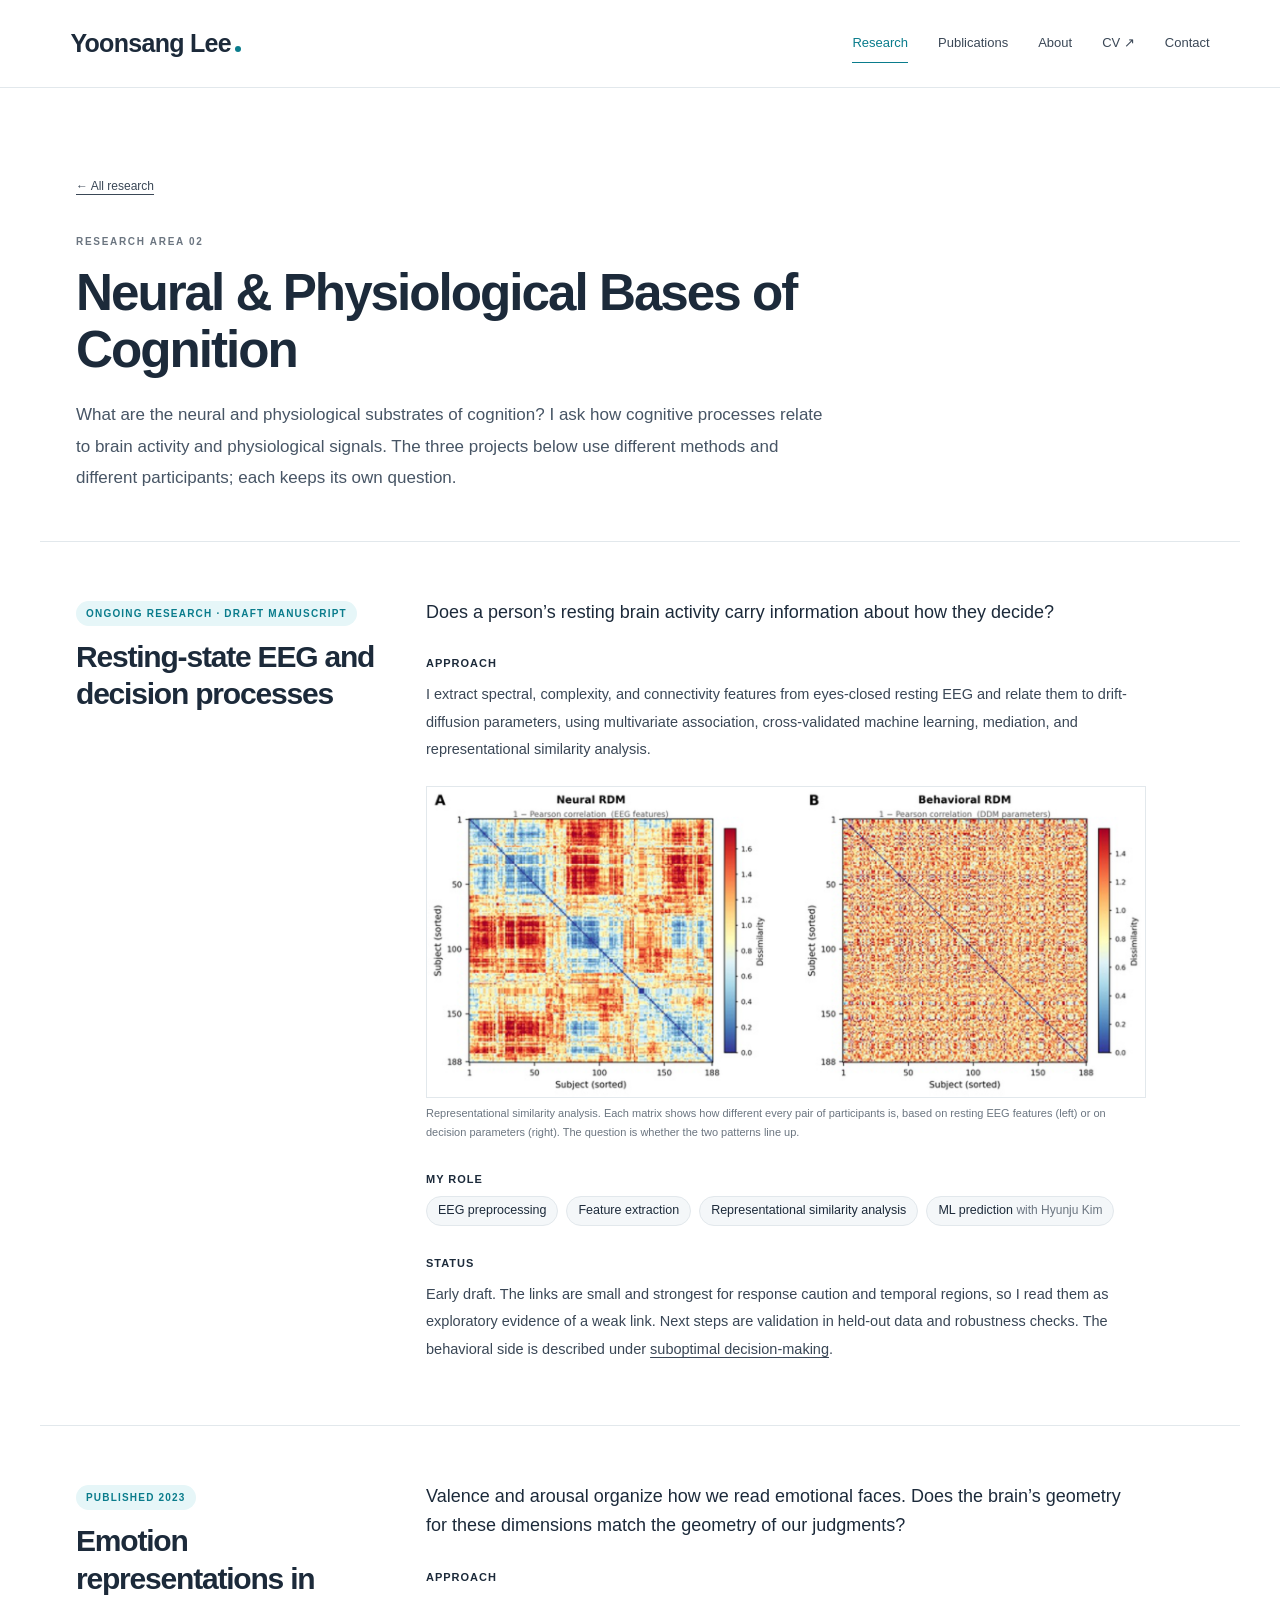
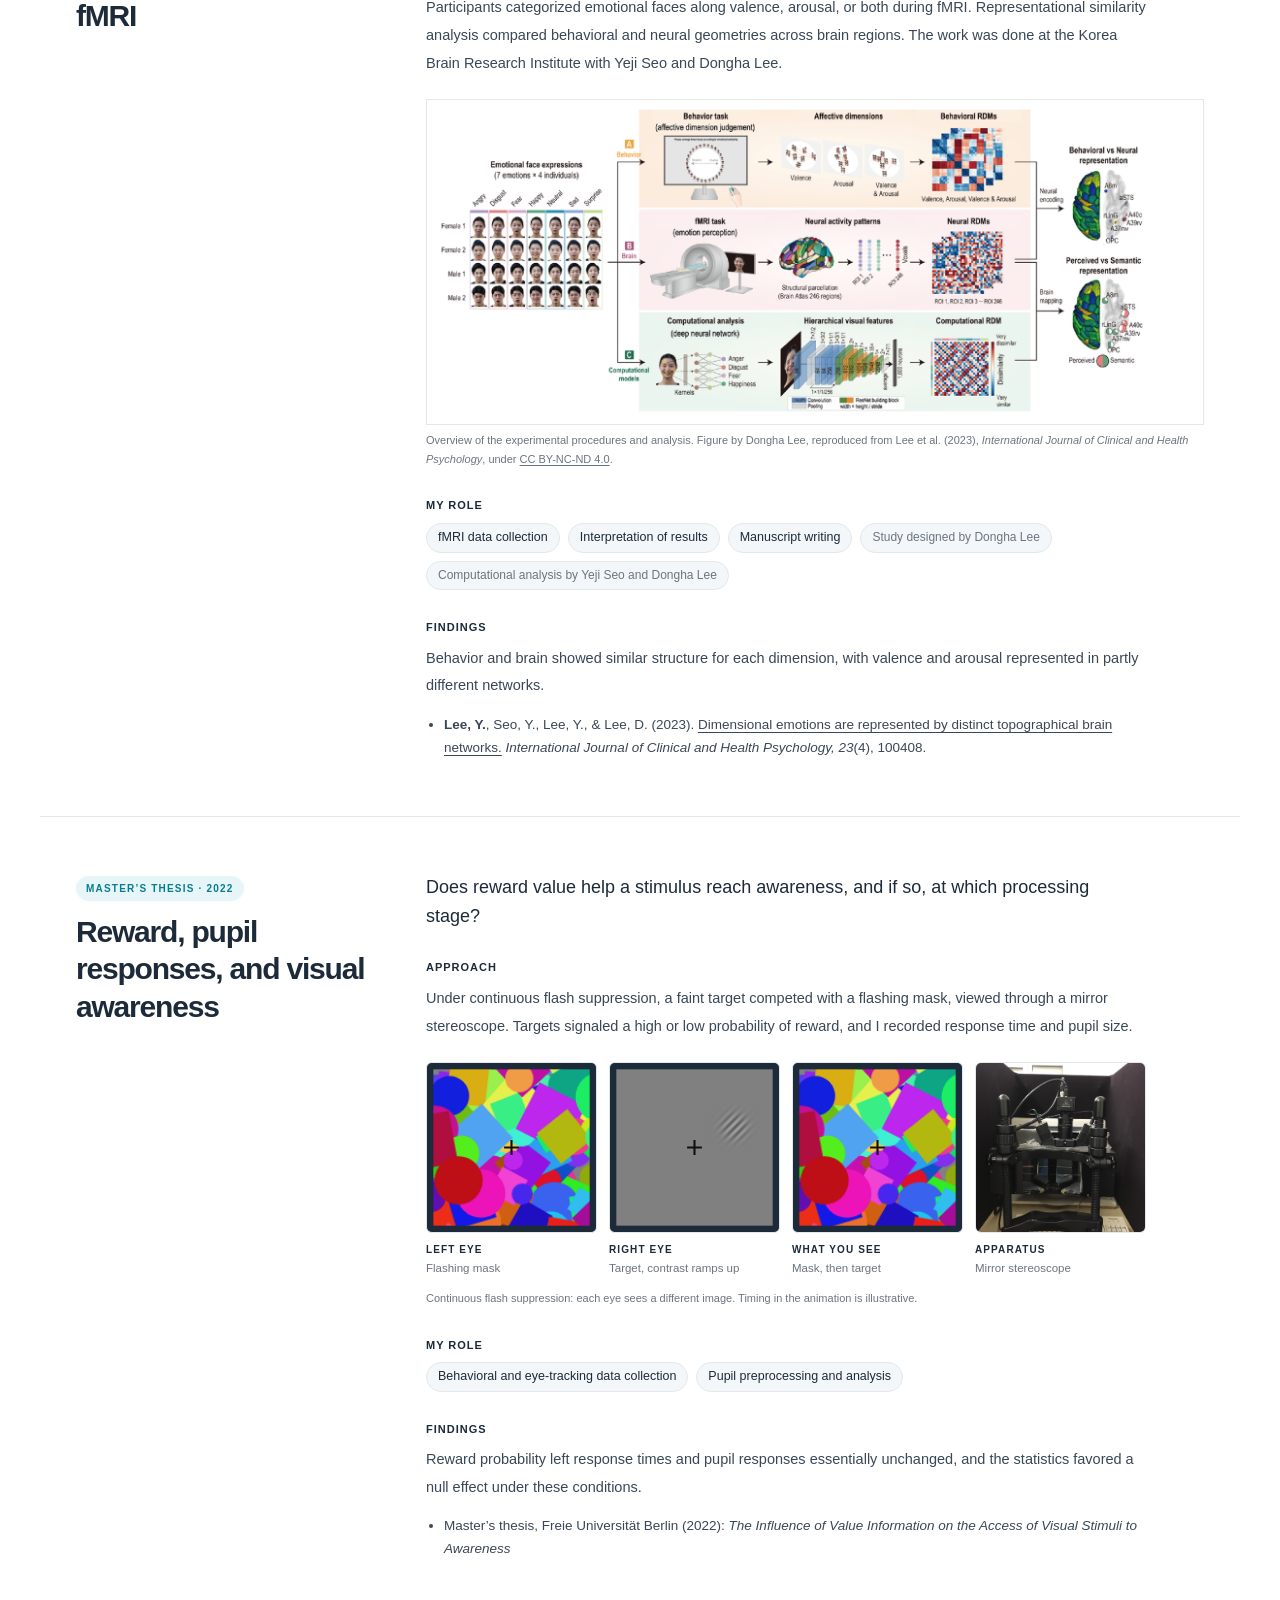
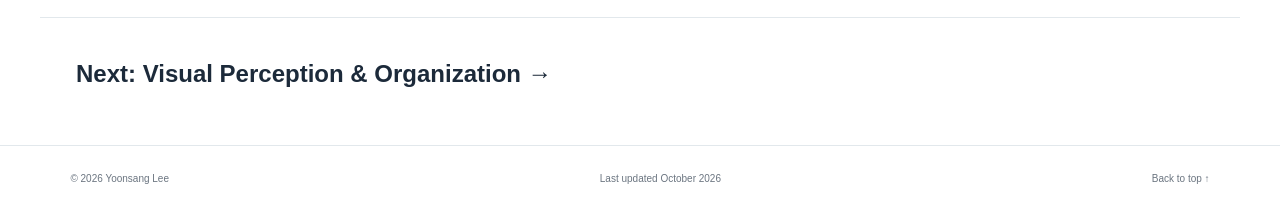
==== neural-bases.html @ 64c54b94 "Add files via upload" ====
<!doctype html>
<html lang="en">
<head>
  <meta charset="utf-8">
  <meta name="viewport" content="width=device-width, initial-scale=1">
  <meta name="description" content="Research linking resting-state EEG to decision processes, fMRI representations of emotion, and pupillometry in visual awareness.">
  <meta name="theme-color" content="#ffffff">
  <title>Neural & Physiological Bases of Cognition | Yoonsang Lee</title>
  <link rel="icon" href="assets/favicon.svg" type="image/svg+xml">
  <link rel="stylesheet" href="style.css?v=20261019021758">
  <script src="script.js" defer></script>
</head>
<body>
  <a class="skip" href="#main">Skip to content</a>
  <header class="site-header">
    <a class="wordmark" href="index.html" aria-label="Yoonsang Lee home">Yoonsang Lee<span class="wordmark-dot" aria-hidden="true"></span></a>
    <button class="menu-toggle" type="button" aria-expanded="false" aria-controls="main-nav">Menu <span aria-hidden="true">+</span></button>
    <nav id="main-nav" aria-label="Main navigation">
      <a href="index.html#research" aria-current="page">Research</a>
      <a href="index.html#publications">Publications</a>
      <a href="index.html#about">About</a>
      <a href="assets/Yoonsang_Lee_CV.pdf">CV <span aria-hidden="true">↗</span></a>
      <a href="index.html#contact">Contact</a>
    </nav>
  </header>
  <main id="main" class="detail">
    <section class="section detail-top">
      <p class="crumb"><a href="index.html#research">← All research</a></p>
      <span class="eyebrow">Research area 02</span>
      <h1>Neural &amp; Physiological Bases of Cognition</h1>
      <p class="lead">What are the neural and physiological substrates of cognition? I ask how cognitive processes relate to brain activity and physiological signals. The three projects below use different methods and different participants; each keeps its own question.</p>
    </section>

    <section class="section project" id="resting-eeg">
      <div class="project-head"><span class="status">Ongoing research · draft manuscript</span><h2>Resting-state EEG and decision processes</h2></div>
      <div class="project-body">
        <p class="q">Does a person’s resting brain activity carry information about how they decide?</p>
        <h3>Approach</h3>
        <p>I extract spectral, complexity, and connectivity features from eyes-closed resting EEG and relate them to drift-diffusion parameters, using multivariate association, cross-validated machine learning, mediation, and representational similarity analysis.</p>
        <figure class="detail-fig in-project wide"><img src="assets/img/eeg-rdm.png" width="1526" height="660" alt="Two matrices of between-person dissimilarity, one computed from resting EEG features and one from drift-diffusion parameters."><figcaption>Representational similarity analysis. Each matrix shows how different every pair of participants is, based on resting EEG features (left) or on decision parameters (right). The question is whether the two patterns line up.</figcaption></figure>
        <h3>My role</h3>
        <ul class="roles"><li>EEG preprocessing</li><li>Feature extraction</li><li>Representational similarity analysis</li><li>ML prediction <span class="note">with Hyunju Kim</span></li></ul>
        <h3>Status</h3>
        <p>Early draft. The links are small and strongest for response caution and temporal regions, so I read them as exploratory evidence of a weak link. Next steps are validation in held-out data and robustness checks. The behavioral side is described under <a href="decision-making.html#suboptimal-decisions">suboptimal decision-making</a>.</p>
      </div>
    </section>

    <section class="section project" id="emotion-fmri">
      <div class="project-head"><span class="status">Published 2023</span><h2>Emotion representations in fMRI</h2></div>
      <div class="project-body">
        <p class="q">Valence and arousal organize how we read emotional faces. Does the brain’s geometry for these dimensions match the geometry of our judgments?</p>
        <h3>Approach</h3>
        <p>Participants categorized emotional faces along valence, arousal, or both during fMRI. Representational similarity analysis compared behavioral and neural geometries across brain regions. The work was done at the Korea Brain Research Institute with Yeji Seo and Dongha Lee.</p>
        <figure class="detail-fig in-project xwide"><img src="assets/img/fmri-fig1.png" width="1600" height="656" alt="Overview of the study: emotional face expressions feed a behavior task, an fMRI task, and a computational model, each producing a similarity matrix that is compared across behavior, brain, and model."><figcaption>Overview of the experimental procedures and analysis. Figure by Dongha Lee, reproduced from Lee et al. (2023), <em>International Journal of Clinical and Health Psychology</em>, under <a href="https://creativecommons.org/licenses/by-nc-nd/4.0/">CC BY-NC-ND 4.0</a>.</figcaption></figure>
        <h3>My role</h3>
        <ul class="roles"><li>fMRI data collection</li><li>Interpretation of results</li><li>Manuscript writing</li><li><span class="note">Study designed by Dongha Lee</span></li><li><span class="note">Computational analysis by Yeji Seo and Dongha Lee</span></li></ul>
        <h3>Findings</h3>
        <p>Behavior and brain showed similar structure for each dimension, with valence and arousal represented in partly different networks.</p>
        <ul class="outputs"><li><strong>Lee, Y.</strong>, Seo, Y., Lee, Y., &amp; Lee, D. (2023). <a href="https://doi.org/10.1016/j.ijchp.2023.100408">Dimensional emotions are represented by distinct topographical brain networks.</a> <em>International Journal of Clinical and Health Psychology, 23</em>(4), 100408.</li></ul>
      </div>
    </section>

    <section class="section project" id="reward-pupil">
      <div class="project-head"><span class="status">Master’s thesis · 2022</span><h2>Reward, pupil responses, and visual awareness</h2></div>
      <div class="project-body">
        <p class="q">Does reward value help a stimulus reach awareness, and if so, at which processing stage?</p>
        <h3>Approach</h3>
        <p>Under continuous flash suppression, a faint target competed with a flashing mask, viewed through a mirror stereoscope. Targets signaled a high or low probability of reward, and I recorded response time and pupil size.</p>
        <figure class="cfs-fig"><div class="cfs-grid">
          <div><canvas data-cfs="mask" aria-label="Left eye: a flashing colorful mask"></canvas><span>Left eye</span><em>Flashing mask</em></div>
          <div><canvas data-cfs="target" aria-label="Right eye: a faint tilted grating whose contrast slowly increases"></canvas><span>Right eye</span><em>Target, contrast ramps up</em></div>
          <div><canvas data-cfs="percept" aria-label="What the observer sees: the mask dominates until the target breaks through"></canvas><span>What you see</span><em>Mask, then target</em></div>
          <div><img src="assets/img/stereoscope.jpg" alt="Mirror stereoscope used in the experiment" width="900" height="1100"><span>Apparatus</span><em>Mirror stereoscope</em></div>
        </div><figcaption>Continuous flash suppression: each eye sees a different image. Timing in the animation is illustrative.</figcaption></figure>
        <h3>My role</h3>
        <ul class="roles"><li>Behavioral and eye-tracking data collection</li><li>Pupil preprocessing and analysis</li></ul>
        <h3>Findings</h3>
        <p>Reward probability left response times and pupil responses essentially unchanged, and the statistics favored a null effect under these conditions.</p>
        <ul class="outputs"><li>Master’s thesis, Freie Universität Berlin (2022): <em>The Influence of Value Information on the Access of Visual Stimuli to Awareness</em></li></ul>
      </div>
    </section>

    <section class="section next-row"><a class="next-link" href="visual-perception.html">Next: Visual Perception &amp; Organization <span aria-hidden="true">→</span></a></section>
  </main>
  <footer class="site-footer"><span>© 2026 Yoonsang Lee</span><span>Last updated October 2026</span><a href="#main">Back to top ↑</a></footer>
  <script src="assets/js/demos.js?v=20261019022008" defer></script>
</body>
</html>
---- style.css ----
/* Edit these variables to change the site's palette. */
:root{--paper:#fff;--soft:#f4f7f9;--ink:#1c2a3a;--text:#3a4756;--muted:#6b7580;--rule:#e2e8ec;--accent:#0a7c8c;--mint:#67cfd8;--mint-soft:#e6f6f8;--white:#fff;--serif:-apple-system,BlinkMacSystemFont,'Segoe UI','Helvetica Neue',Arial,sans-serif;--sans:-apple-system,BlinkMacSystemFont,'Segoe UI','Helvetica Neue',Arial,sans-serif}
*{box-sizing:border-box}html{scroll-behavior:smooth;scroll-padding-top:98px}body{margin:0;background:var(--paper);color:var(--text);font-family:var(--sans);font-size:16px;line-height:1.7;-webkit-font-smoothing:antialiased}a{color:inherit;text-decoration:none}a:hover{color:var(--accent)}a:focus-visible,button:focus-visible{outline:3px solid var(--accent);outline-offset:5px}::selection{background:var(--mint-soft);color:var(--ink)}.skip{position:fixed;top:-80px;left:16px;z-index:99;background:var(--ink);color:white;padding:12px}.skip:focus{top:10px}.site-header{height:88px;position:sticky;top:0;z-index:10;padding:0 max(5.5vw,24px);display:flex;align-items:center;justify-content:space-between;border-bottom:1px solid var(--rule);background:rgba(255,255,255,.96)}.wordmark{font-family:var(--serif);font-size:25px;color:var(--ink);font-weight:700;letter-spacing:-.7px;display:flex;align-items:baseline;gap:4px}.wordmark-dot{height:6px;width:6px;border-radius:50%;background:var(--accent)}nav{display:flex;align-items:center;gap:30px;font-size:13px}nav a{position:relative;padding:8px 0}nav a[aria-current]{color:var(--accent)}nav a[aria-current]:after{content:'';position:absolute;bottom:0;left:0;width:100%;height:1px;background:currentColor}.menu-toggle{display:none}.section{max-width:1200px;margin:0 auto;padding:88px 36px;scroll-margin-top:0}.eyebrow{font-size:10px;font-weight:700;letter-spacing:1.7px;text-transform:uppercase;color:var(--muted)}.hero{padding-top:48px;padding-bottom:0}.hero-top{display:flex;justify-content:space-between;align-items:center}.location{font-size:11px;color:var(--muted)}.hero-grid{display:grid;grid-template-columns:minmax(0,1fr) 290px;gap:88px;padding:66px 0 72px}.intro-label{font-size:16px;margin:0 0 17px;color:var(--accent)}h1{font-family:var(--serif);font-size:clamp(42px,4.6vw,64px);line-height:1.13;letter-spacing:-2px;color:var(--ink);font-weight:600;margin:0 0 28px;max-width:720px}h1 em{font-weight:400;color:var(--accent)}.lead{max-width:610px;font-size:17px;line-height:1.85;color:#475565}.hero-actions{display:flex;gap:25px;align-items:center;flex-wrap:wrap;margin-top:34px}.button{display:inline-flex;align-items:center;gap:25px;background:var(--ink);color:white;font-size:12px;padding:13px 20px;border:1px solid var(--ink);transition:background .2s}.button:hover{background:var(--accent);color:white}.text-link{font-size:12px;font-weight:600;text-decoration:underline;text-decoration-thickness:1px;text-underline-offset:6px}.file-type{font-size:9px;font-weight:400;color:var(--muted);padding-left:6px}.profile{border-left:1px solid var(--rule);padding:4px 0 0 30px;align-self:center}.profile-initials{font-family:var(--serif);color:var(--ink);font-size:47px;letter-spacing:-4px;line-height:1.1;position:relative;margin-bottom:25px}.profile-initials span{display:inline-block;width:25px;height:1px;vertical-align:middle;margin-left:16px;background:var(--accent)}.profile-role{font-size:10px;letter-spacing:1.5px;text-transform:uppercase;color:var(--accent);margin:0 0 8px;font-weight:700}.profile-school{font-family:var(--serif);font-size:24px;line-height:1.3;margin:0 0 20px;color:var(--ink)}.profile-details{font-size:12px;line-height:1.65}.profile-details p{margin:0 0 12px}.profile-date{font-size:10px;line-height:1.7;margin-top:23px;color:var(--muted);border-top:1px solid var(--rule);padding-top:16px}.about-bottom{border-top:1px solid var(--rule);display:grid;grid-template-columns:200px 1fr;gap:25px;padding:26px 0 32px;align-items:baseline}.about-bottom p{font-size:14px;line-height:1.85;margin:0;max-width:780px}.section-heading{display:flex;justify-content:space-between;gap:50px;align-items:flex-end;margin-bottom:47px}.section-heading h2{margin:12px 0 0}.section-heading>p{font-size:13px;line-height:1.85;max-width:275px;margin:0 0 5px;color:var(--muted)}h2{font-family:var(--serif);font-size:43px;font-weight:400;letter-spacing:-1.2px;line-height:1.2;color:var(--ink)}.research-section{border-top:1px solid var(--rule)}.research-row{border-top:1px solid var(--rule);padding:32px 0;display:grid;grid-template-columns:56px 1fr 190px;gap:25px}.research-row:last-child{border-bottom:1px solid var(--rule)}.research-index{color:var(--accent);font-size:12px;padding-top:4px}.tags{display:flex;flex-wrap:wrap;gap:8px 15px;font-size:10px;color:var(--muted);letter-spacing:.2px}.research-body h3{font-family:var(--serif);font-size:28px;font-weight:400;line-height:1.25;letter-spacing:-.4px;color:var(--ink);margin:13px 0}.research-body>p{font-size:14px;line-height:1.85;max-width:660px;margin:0 0 15px}.research-body p.research-note{font-size:11px;color:var(--muted);margin-top:17px;margin-bottom:0}.research-margin{display:flex;flex-direction:column;gap:7px;justify-content:center;font-size:10px;color:var(--muted);padding-left:15px;border-left:1px solid var(--rule);margin:15px 0}.publications-section{padding-top:10px}.publication{display:grid;grid-template-columns:80px 1fr;gap:23px;border-top:1px solid var(--rule);padding:27px 0}.publication:last-child{border-bottom:1px solid var(--rule)}.pub-year{font-family:var(--serif);font-size:21px;color:var(--muted)}.pub-journal{font-size:10px;letter-spacing:.5px;color:var(--accent);margin:0 0 8px}.publication h3{font-family:var(--serif);font-size:23px;font-weight:400;line-height:1.45;margin:0 0 9px;color:var(--ink);max-width:900px}.publication h3 span{font-family:var(--sans);font-size:15px;color:var(--accent);white-space:nowrap}.pub-authors{font-size:12px;margin:0 0 3px;color:#505d6b}.pub-authors strong{font-weight:600;color:var(--ink)}.pub-details{font-size:10px;color:var(--muted);margin:0}.background-section{padding-top:8px}.background-grid{display:grid;grid-template-columns:1fr 1fr;gap:100px}.small-heading{font-size:11px;font-weight:700;letter-spacing:1px;color:var(--ink);text-transform:uppercase;margin:0 0 24px}.education-list{list-style:none;margin:0;padding:0}.education-list li{border-left:1px solid var(--rule);padding:0 0 24px 23px;position:relative}.education-list li:before{content:'';width:5px;height:5px;background:var(--accent);border-radius:50%;position:absolute;left:-3px;top:10px}.education-list li:last-child{padding-bottom:0}.timeline-date{font-size:10px;color:var(--muted)}.education-list h4{font-family:var(--serif);font-weight:400;font-size:20px;line-height:1.35;margin:5px 0;color:var(--ink)}.education-list p{font-size:12px;line-height:1.7;margin:0}.background-experience>p{font-size:14px;line-height:1.9;margin:0 0 20px}.methods{padding-top:18px;border-top:1px solid var(--rule);margin-top:28px}.methods h3{margin-bottom:12px}.methods p{font-size:12px;line-height:2}.contact-section{border-top:1px solid var(--rule);display:grid;grid-template-columns:1fr 1fr;gap:70px;align-items:center;padding-top:64px;padding-bottom:70px}.contact-section h2{margin:12px 0 15px}.contact-section p{font-size:13px;color:var(--muted);margin:0}.email-link{font-family:var(--serif);font-size:27px;line-height:1.5;letter-spacing:-.4px;border-bottom:1px solid var(--rule);display:block;padding-bottom:8px;overflow-wrap:anywhere}.email-link span{font-family:var(--sans);font-size:20px;color:var(--accent)}.contact-links p.contact-label{font-size:10px;margin-top:10px}.contact-secondary{display:flex;gap:25px;font-size:11px;margin-top:26px}.site-footer{padding:24px max(5.5vw,24px);border-top:1px solid var(--rule);display:flex;justify-content:space-between;gap:15px;font-size:10px;color:var(--muted)}
@media(min-width:1500px){.site-header{padding-left:calc((100vw - 1128px)/2);padding-right:calc((100vw - 1128px)/2)}}
@media(max-width:1000px){.hero-grid{gap:40px;grid-template-columns:minmax(0,1fr) 240px}.research-row{grid-template-columns:35px 1fr;gap:20px}.research-margin{display:none}.background-grid{gap:50px}.hero-top .eyebrow{letter-spacing:1px}}
@media(max-width:700px){html{scroll-padding-top:75px}.site-header{height:72px;padding:0 22px}.wordmark{font-size:23px}.menu-toggle{display:flex;align-items:center;gap:13px;border:0;background:transparent;color:var(--ink);font-size:12px;padding:12px 0;cursor:pointer}.menu-toggle span{font-size:20px}nav{display:none;position:absolute;top:71px;left:0;right:0;background:var(--paper);padding:20px 25px 25px;border-bottom:1px solid var(--rule);gap:16px;flex-direction:column;align-items:flex-start}nav.open{display:flex}.section{padding:54px 24px}.hero{padding-top:28px;padding-bottom:0}.hero-top{display:block}.hero-top .eyebrow{font-size:8px;letter-spacing:.8px}.location{display:none}.hero-grid{display:block;padding:39px 0}.intro-label{font-size:14px}h1{font-size:44px;letter-spacing:-1.4px;line-height:1.14;margin-bottom:22px}.lead{font-size:15px;line-height:1.85}.hero-actions{gap:20px;margin-top:26px}.button{gap:20px;padding:12px 15px}.profile{margin-top:40px;padding:24px 0 0;border-left:0;border-top:1px solid var(--rule);display:grid;grid-template-columns:1fr 1fr;column-gap:22px}.profile-initials{display:none}.profile-role,.profile-school{grid-column:1}.profile-school{font-size:22px}.profile-details{grid-column:2;grid-row:1 / span 3;font-size:11px}.profile-date{grid-column:1;border:0;padding:0;margin:0;font-size:9px}.about-bottom{grid-template-columns:1fr;gap:12px;padding:24px 0 29px}.about-bottom p{font-size:13px}.section-heading{display:block;margin-bottom:32px}.section-heading h2{font-size:35px}.section-heading>p{margin:22px 0 0;max-width:100%}.section-heading>.text-link{display:inline-block;margin-top:22px}.research-row{grid-template-columns:24px 1fr;gap:12px;padding:27px 0}.research-body h3{font-size:25px}.research-body>p{font-size:13px}.tags{font-size:9px;gap:8px 10px}.publications-section,.background-section{padding-top:8px}.publication{grid-template-columns:43px 1fr;gap:14px;padding:24px 0}.pub-year{font-size:18px}.publication h3{font-size:21px;line-height:1.4}.pub-journal{font-size:9px}.pub-authors{font-size:11px}.background-grid{grid-template-columns:1fr;gap:42px}.contact-section{grid-template-columns:1fr;gap:28px;padding-top:45px;padding-bottom:45px}.contact-section h2{font-size:35px}.email-link{font-size:25px}.site-footer{padding:22px 24px;flex-wrap:wrap;font-size:9px}.site-footer>span:nth-child(2){display:none}}
@media(prefers-reduced-motion:reduce){html{scroll-behavior:auto}*{transition:none!important}}
/* ---- Home cards and detail pages ---- */
.visually-hidden{position:absolute;width:1px;height:1px;overflow:hidden;clip:rect(0 0 0 0);white-space:nowrap}
.home-hero{padding-top:52px;padding-bottom:28px}.home-hero-grid{display:grid;grid-template-columns:minmax(0,1fr) auto;gap:60px;align-items:end}.home-hero h1{font-size:clamp(36px,4vw,54px);max-width:800px;margin-bottom:20px}.home-hero .lead{max-width:760px;margin:0}.hero-actions.stack{flex-direction:column;align-items:flex-start;gap:14px;margin:0}.file-type-light{font-size:9px;opacity:.7;padding-left:6px}
.cards-section{padding-top:28px;padding-bottom:40px}.cards-head{margin-bottom:18px}.card-grid{display:grid;grid-template-columns:repeat(3,1fr);gap:26px}.card{display:flex;flex-direction:column;background:var(--white);border:1px solid var(--rule);border-radius:10px;overflow:hidden;transition:border-color .2s}.card:hover{border-color:var(--accent);color:inherit}.card img{display:block;width:100%;height:auto;border-bottom:1px solid var(--rule)}.card-body{padding:22px 22px 24px;display:flex;flex-direction:column;flex:1}.card-num{font-size:11px;color:var(--accent)}.card h3{font-family:var(--serif);font-weight:400;font-size:23px;line-height:1.25;letter-spacing:-.3px;color:var(--ink);margin:6px 0 10px}.card p{font-size:13.5px;line-height:1.75;margin:0 0 18px}.card-more{margin-top:auto;font-size:12px;font-weight:600;color:var(--accent)}
.publications-section{border-top:1px solid var(--rule);padding-top:56px}.publications-section .section-heading{margin-bottom:28px}.publications-section h2{font-size:34px}.pres-heading{margin-top:46px;margin-bottom:12px}.pres-list{list-style:none;margin:0;padding:0}.pres-list li{display:grid;grid-template-columns:140px 1fr;gap:18px;padding:12px 0;border-top:1px solid var(--rule)}.pres-list li:last-child{border-bottom:1px solid var(--rule)}.pres-list p{margin:0;font-size:13px;line-height:1.7}.pres-list .timeline-date{font-size:11px}.pub-details a{text-decoration:underline;text-underline-offset:3px}
.about-section{border-top:1px solid var(--rule)}.about-grid{display:grid;grid-template-columns:240px 1fr;gap:50px}.about-section h2{font-size:34px;margin:12px 0 0}.about-text p{font-size:14.5px;line-height:1.9;margin:0 0 16px;max-width:760px}.about-text a:not(.text-link){text-decoration:underline;text-underline-offset:3px}.methods-line{font-size:13px!important;color:var(--muted)}.methods-line strong{display:block;font-size:10px;letter-spacing:1.2px;text-transform:uppercase;color:var(--ink);margin-bottom:2px}
.email-link-second{font-size:21px;margin-top:22px}
.detail-top{padding-bottom:30px}.crumb{font-size:12px;margin:0 0 30px}.crumb a{text-decoration:underline;text-underline-offset:4px}.detail-top h1{font-size:clamp(34px,4vw,52px);margin:10px 0 20px;max-width:860px}.detail-top .lead{max-width:760px}.detail-fig{margin:36px 0 0;max-width:560px}.detail-fig img{display:block;width:100%;height:auto;border:1px solid var(--rule)}.detail-fig figcaption{font-size:11px;color:var(--muted);margin-top:8px}
.project{border-top:1px solid var(--rule);display:grid;grid-template-columns:300px 1fr;gap:50px;padding-top:56px;padding-bottom:56px}.project-head h2{font-size:30px;margin:12px 0 0;line-height:1.25}.status{display:inline-block;border-radius:999px;background:var(--mint-soft);border-color:transparent!important;font-size:10px;font-weight:700;letter-spacing:1.2px;text-transform:uppercase;color:var(--accent);border:1px solid var(--accent);padding:3px 9px}.project-body h3{font-size:11px;font-weight:700;letter-spacing:1px;text-transform:uppercase;color:var(--ink);margin:28px 0 8px}.project-body h3:first-child{margin-top:0}.project-body p,.project-body li{font-size:14.5px;line-height:1.9;max-width:720px}.project-body p{margin:0 0 6px}.outputs{margin:0;padding-left:18px}.outputs a,.project-body p a{text-decoration:underline;text-underline-offset:3px}.see-also{margin-top:22px!important}.next-row{border-top:1px solid var(--rule);padding-top:36px;padding-bottom:50px}.next-link{font-family:var(--serif);font-size:24px;color:var(--ink)}
@media(max-width:1000px){.card-grid{gap:16px}.card h3{font-size:20px}.project{grid-template-columns:1fr;gap:12px}}
@media(max-width:700px){.home-hero{padding-top:28px}.home-hero-grid{grid-template-columns:1fr;gap:24px}.card-grid{grid-template-columns:1fr}.about-grid{grid-template-columns:1fr;gap:12px}.pres-list li{grid-template-columns:1fr;gap:2px}.detail-top h1{font-size:34px}.project{padding-top:38px;padding-bottom:38px}.project-head h2{font-size:26px}.next-link{font-size:20px}.email-link-second{font-size:20px}}

/* ---- Mint palette refinements ---- */
h1,h2,.card h3,.project-head h2,.next-link,.email-link{font-weight:600}.button{border-radius:6px;background:var(--accent);border-color:var(--accent)}.button:hover{background:#07616e}h1 em{font-style:normal;color:var(--accent)}.detail-fig img,.card img{background:var(--soft)}.site-footer,.site-header{background:#fff}.pres-list li,.publication{border-color:var(--rule)}.card:hover{box-shadow:0 6px 20px rgba(10,124,140,.10)}
.pair-fig{display:flex;gap:16px;flex-wrap:wrap;margin:22px 0 0;max-width:720px}.pair-fig figure{flex:1 1 220px;margin:0}.pair-fig img,.strip img{width:100%;height:auto;display:block;border:1px solid var(--rule)}.pair-fig figcaption,.strip figcaption{font-size:11px;color:var(--muted);margin-top:6px}.strip{display:flex;align-items:center;gap:14px;flex-wrap:wrap;margin:22px 0 0;max-width:720px}.strip figure{margin:0;flex:1 1 130px;max-width:170px}.strip .arrow{font-size:22px;color:var(--accent)}
.pair-fig.kin figure:first-child{flex:0 1 260px}.pair-fig.kin figure:last-child{flex:1 1 300px}
.portrait{position:relative;width:160px;height:160px;border-radius:50%;overflow:hidden;background:var(--soft);border:1px solid var(--rule);margin-top:28px;display:flex;align-items:center;justify-content:center}.portrait img{position:absolute;inset:0;width:100%;height:100%;object-fit:cover}.portrait-fallback{font-size:40px;font-weight:600;letter-spacing:-1px;color:var(--accent)}
@media(max-width:700px){.portrait{width:120px;height:120px;margin-top:18px}}
.hero-side{display:flex;flex-direction:column;align-items:flex-start;gap:22px}.home-hero .portrait{width:180px;height:180px;margin:0}.home-hero-grid{align-items:center}
@media(max-width:700px){.home-hero .portrait{width:110px;height:110px}.hero-side{flex-direction:row;align-items:center;flex-wrap:wrap;gap:18px}}
.hero-id{display:flex;flex-direction:column;align-items:flex-start}.id-role{font-size:10px;font-weight:700;letter-spacing:1.4px;text-transform:uppercase;color:var(--accent);margin:16px 0 4px}.id-affil{font-size:13px;line-height:1.55;color:var(--ink);margin:0}.id-affil a{color:var(--muted);text-decoration:underline;text-underline-offset:3px;font-size:12px}.id-affil a:hover{color:var(--accent)}.home-hero h1{max-width:760px}.portrait img{object-position:50% 6%}
@media(max-width:700px){.hero-id{flex-direction:column}}
.project-body p.q{font-size:18px;line-height:1.6;color:var(--ink);font-weight:500;margin:0 0 6px;max-width:720px}.roles{list-style:none;margin:0;padding:0;display:flex;flex-wrap:wrap;gap:8px}.roles li{font-size:12.5px;line-height:1.4;padding:5px 11px;border:1px solid var(--rule);border-radius:999px;color:var(--ink);background:var(--soft)}.roles .note{color:var(--muted);font-size:12px}.project-body .outputs{margin-top:14px}.project-body .outputs li{font-size:13.5px;line-height:1.7}
.detail-fig.in-project{margin:22px 0 0;max-width:560px}.detail-fig.in-project figcaption{font-size:11px;color:var(--muted);margin-top:6px}
.detail-fig.in-project.wide{max-width:720px}
.detail-fig.in-project.xwide{max-width:860px}.detail-fig.in-project figcaption a{text-decoration:underline;text-underline-offset:2px}
video.demo{display:block;width:100%;height:auto;border:1px solid var(--rule);background:#fff}.pair-fig.kin figure:first-child{flex:0 1 300px}
.pair-fig.kin{align-items:flex-start}.pair-fig.kin figure,.pair-fig.kin figure:first-child,.pair-fig.kin figure:last-child{flex:0 0 auto}.pair-fig.kin video,.pair-fig.kin img{height:235px;width:auto;max-width:100%}.pair-fig.kin figcaption{max-width:340px}
@media(max-width:700px){.pair-fig.kin figure{flex:1 1 100%}.pair-fig.kin video,.pair-fig.kin img{height:auto;width:100%}.pair-fig.kin figcaption{max-width:none}}
.pair-fig.kin figcaption{width:0;min-width:100%;max-width:none}
@media(max-width:700px){.pair-fig.kin figcaption{width:auto;min-width:0}}
.methods-strip{margin:26px 0 0;padding-top:16px;border-top:1px solid var(--rule);font-size:13px;line-height:1.7;color:var(--muted);max-width:760px}.methods-strip strong{display:block;font-size:10px;letter-spacing:1.2px;text-transform:uppercase;color:var(--ink);margin-bottom:2px}
/* ---- Interactive demos ---- */
.demo-card{border:1px solid var(--rule);border-radius:10px;padding:22px 22px 24px;margin:0 0 22px;max-width:760px;background:#fff}.demo-card h3{font-size:18px;letter-spacing:-.2px;text-transform:none;color:var(--ink);margin:0 0 8px;font-weight:600}.demo-card p{font-size:14px;line-height:1.75;margin:0 0 14px}
.demo-controls{display:flex;flex-wrap:wrap;gap:14px 24px;align-items:flex-end;margin:0 0 14px}.demo-controls label{display:flex;flex-direction:column;gap:6px;font-size:12px;color:var(--ink);flex:1 1 200px}.demo-controls input[type=range]{width:100%;accent-color:var(--accent)}
.demo-btn{font:inherit;font-size:13px;font-weight:600;color:#fff;background:var(--accent);border:0;border-radius:6px;padding:10px 16px;cursor:pointer}.demo-btn:hover{background:#07616e}.demo-btn:focus-visible,.cg-keys button:focus-visible{outline:3px solid var(--ink);outline-offset:3px}
.demo-canvases{display:grid;grid-template-columns:1.25fr 1fr;gap:12px}.demo-canvases canvas{width:100%;height:230px;background:var(--soft);border:1px solid var(--rule);border-radius:6px}
.demo-out{display:flex;flex-wrap:wrap;gap:6px 22px;margin:14px 0 4px!important;font-size:13px!important;color:var(--muted)}.demo-out b{color:var(--ink);font-size:16px}.demo-note{font-size:11px!important;color:var(--muted);margin:6px 0 0!important}
.cg-stage{position:relative;background:#c8c8c8;border-radius:6px;height:250px;display:flex;align-items:center;justify-content:center;outline-offset:3px}.cg-cup{height:190px;width:auto;display:block}.cg-msg{position:absolute;inset:0;display:flex;align-items:center;justify-content:center;text-align:center;white-space:pre-line;margin:0!important;padding:0 16px;font-size:19px!important;color:#111;font-family:Arial,Helvetica,sans-serif}.cg-msg[hidden]{display:none}
.cg-info{font-size:12px!important;color:var(--muted);min-height:20px;margin:10px 0 8px!important}.cg-keys{display:flex;gap:10px;margin:0 0 12px}.cg-keys[hidden]{display:none}.cg-keys button{font:inherit;font-size:18px;font-weight:600;width:56px;height:48px;border:1px solid var(--rule);border-radius:8px;background:var(--soft);color:var(--ink);cursor:pointer}.cg-keys button:hover{border-color:var(--accent);color:var(--accent)}
.try .project-body{display:block}
@media(max-width:700px){.demo-canvases{grid-template-columns:1fr}.demo-canvases canvas{height:200px}.demo-card{padding:18px 16px 20px}.cg-stage{height:220px}.cg-cup{height:160px}}
.cg-cup[hidden]{display:none}.demo-btn[hidden]{display:none}
.try-link{margin:14px 0 0}
.demo-card{max-width:560px;padding:16px 16px 18px;margin:16px 0 0}.demo-title{font-size:11px!important;font-weight:700;letter-spacing:1px;text-transform:uppercase;color:var(--accent)!important;margin:0 0 6px!important}.demo-card p{font-size:13px;line-height:1.65}.demo-canvases canvas{height:170px}.cg-stage{height:180px}.cg-cup{height:130px}.cg-msg{font-size:16px!important}.cg-keys button{width:48px;height:42px;font-size:16px}.demo-out b{font-size:15px}
@media(max-width:700px){.demo-canvases canvas{height:170px}.cg-stage{height:170px}.cg-cup{height:120px}}
.demo-controls label{flex:1 1 150px}.demo-controls .demo-btn{flex:0 0 auto}
.disc-tabs{display:inline-flex;border:1px solid var(--rule);border-radius:8px;overflow:hidden;margin:0 0 12px}.disc-tabs button{font:inherit;font-size:13px;padding:8px 14px;border:0;background:var(--soft);color:var(--ink);cursor:pointer}.disc-tabs button[aria-pressed=true]{background:var(--accent);color:#fff}.disc-tabs button:focus-visible,.disc-ans button:focus-visible{outline:3px solid var(--ink);outline-offset:-3px}
.disc-canvas{display:block;width:100%;height:190px;border-radius:6px}.disc-msg{min-height:22px;margin:10px 0 8px!important;font-size:13px!important;color:var(--ink)}.disc-ans{display:flex;gap:10px;margin:0 0 12px}.disc-ans[hidden]{display:none}.disc-ans button{font:inherit;font-size:14px;font-weight:600;padding:10px 20px;border:1px solid var(--rule);border-radius:8px;background:var(--soft);color:var(--ink);cursor:pointer}.disc-ans button:hover{border-color:var(--accent);color:var(--accent)}
.loop-fig{margin:22px 0 0;max-width:560px}.loop-grid{display:grid;grid-template-columns:1fr 1fr;gap:14px}.loop-grid canvas{display:block;width:100%;height:150px;border-radius:4px}.loop-grid span{display:block;text-align:center;font-size:10px;letter-spacing:1.2px;text-transform:uppercase;color:var(--ink);margin-top:8px}.loop-fig figcaption{font-size:11px;color:var(--muted);margin-top:10px}
.kin-canvas{display:block;aspect-ratio:1440/900;border:1px solid var(--rule)}.pair-fig.kin .kin-canvas{height:235px;width:auto}.kin-label{color:var(--ink);font-weight:600}
@media(max-width:700px){.pair-fig.kin .kin-canvas{width:100%;height:auto}}
.pair-fig.kin .kin-percepts{flex:1 1 280px;max-width:320px}.pair-fig.kin .kin-percepts img{height:auto;width:100%}.kin-result{display:block;color:var(--ink);font-weight:600;min-height:2.6em;margin-top:4px}.pair-fig.kin figcaption{max-width:none}
/* kinetic occlusion figure grid */
.kin-grid{display:grid;grid-template-columns:1fr 1fr;gap:18px;max-width:720px;margin:22px 0 0;align-items:start}.kin-grid figure{margin:0}.kin-grid .kin-canvas,.kin-grid .kin-box{display:block;width:100%;aspect-ratio:1440/900;border:1px solid var(--rule);border-radius:6px;height:auto}.kin-grid .kin-canvas{background:#c7c7c7}.kin-grid .kin-box{background:#fff;display:flex;align-items:center;justify-content:center;padding:10px}.kin-grid .kin-box img{display:block;width:100%;height:auto;max-height:100%;object-fit:contain;border:0}
.kin-grid figcaption{margin-top:10px;font-size:12px;line-height:1.6;color:var(--muted)}.kin-grid .cap-title{display:block;font-size:10px;font-weight:700;letter-spacing:1.1px;text-transform:uppercase;color:var(--ink);margin-bottom:3px}.kin-grid .kin-result{display:block;margin-top:6px;padding:6px 10px;border-left:3px solid var(--accent);background:var(--mint-soft);color:var(--ink);font-weight:600;min-height:2.8em}
@media(max-width:700px){.kin-grid{grid-template-columns:1fr}}
.cfs-fig{margin:22px 0 0;max-width:720px}.cfs-grid{display:grid;grid-template-columns:repeat(4,1fr);gap:12px}.cfs-grid canvas,.cfs-grid img{display:block;width:100%;aspect-ratio:1/1;object-fit:cover;border:1px solid var(--rule);border-radius:6px;background:#808080;height:auto}.cfs-grid span{display:block;margin-top:8px;font-size:10px;font-weight:700;letter-spacing:1.1px;text-transform:uppercase;color:var(--ink)}.cfs-grid em{display:block;font-style:normal;font-size:11.5px;color:var(--muted);line-height:1.45;margin-top:2px}.cfs-fig figcaption{font-size:11px;color:var(--muted);margin-top:12px}
@media(max-width:700px){.cfs-grid{grid-template-columns:1fr 1fr}}
.id-name{font-size:19px;font-weight:600;letter-spacing:-.3px;color:var(--ink);margin:14px 0 0}.id-name + .id-role{margin-top:4px}
.id-name{font-size:12px;font-weight:700;letter-spacing:1.4px;text-transform:uppercase;color:var(--ink);margin:16px 0 0}.id-name + .id-role{margin-top:4px}
.id-name{color:var(--accent)}.id-role{color:#3a4756}
.id-name{text-transform:none;letter-spacing:.2px;font-weight:600;font-size:12px}
.lead-hook{display:block;color:var(--ink);font-weight:600;margin-bottom:6px}
.timeline{list-style:none;margin:6px 0 22px;padding:0;max-width:720px}.timeline li{display:grid;grid-template-columns:130px 1fr;gap:18px;padding:14px 0 14px 18px;border-left:2px solid var(--rule);position:relative}.timeline li:before{content:'';position:absolute;left:-6px;top:20px;width:10px;height:10px;border-radius:50%;background:#fff;border:2px solid var(--accent)}.timeline li:first-child:before{background:var(--accent)}.tl-date{font-size:12px;color:var(--muted);padding-top:2px;white-space:nowrap}.timeline strong{display:block;font-size:15px;color:var(--ink);font-weight:600}.timeline li div span{display:block;font-size:13px;line-height:1.6;color:var(--muted);margin-top:2px}
@media(max-width:700px){.timeline li{grid-template-columns:1fr;gap:2px}}
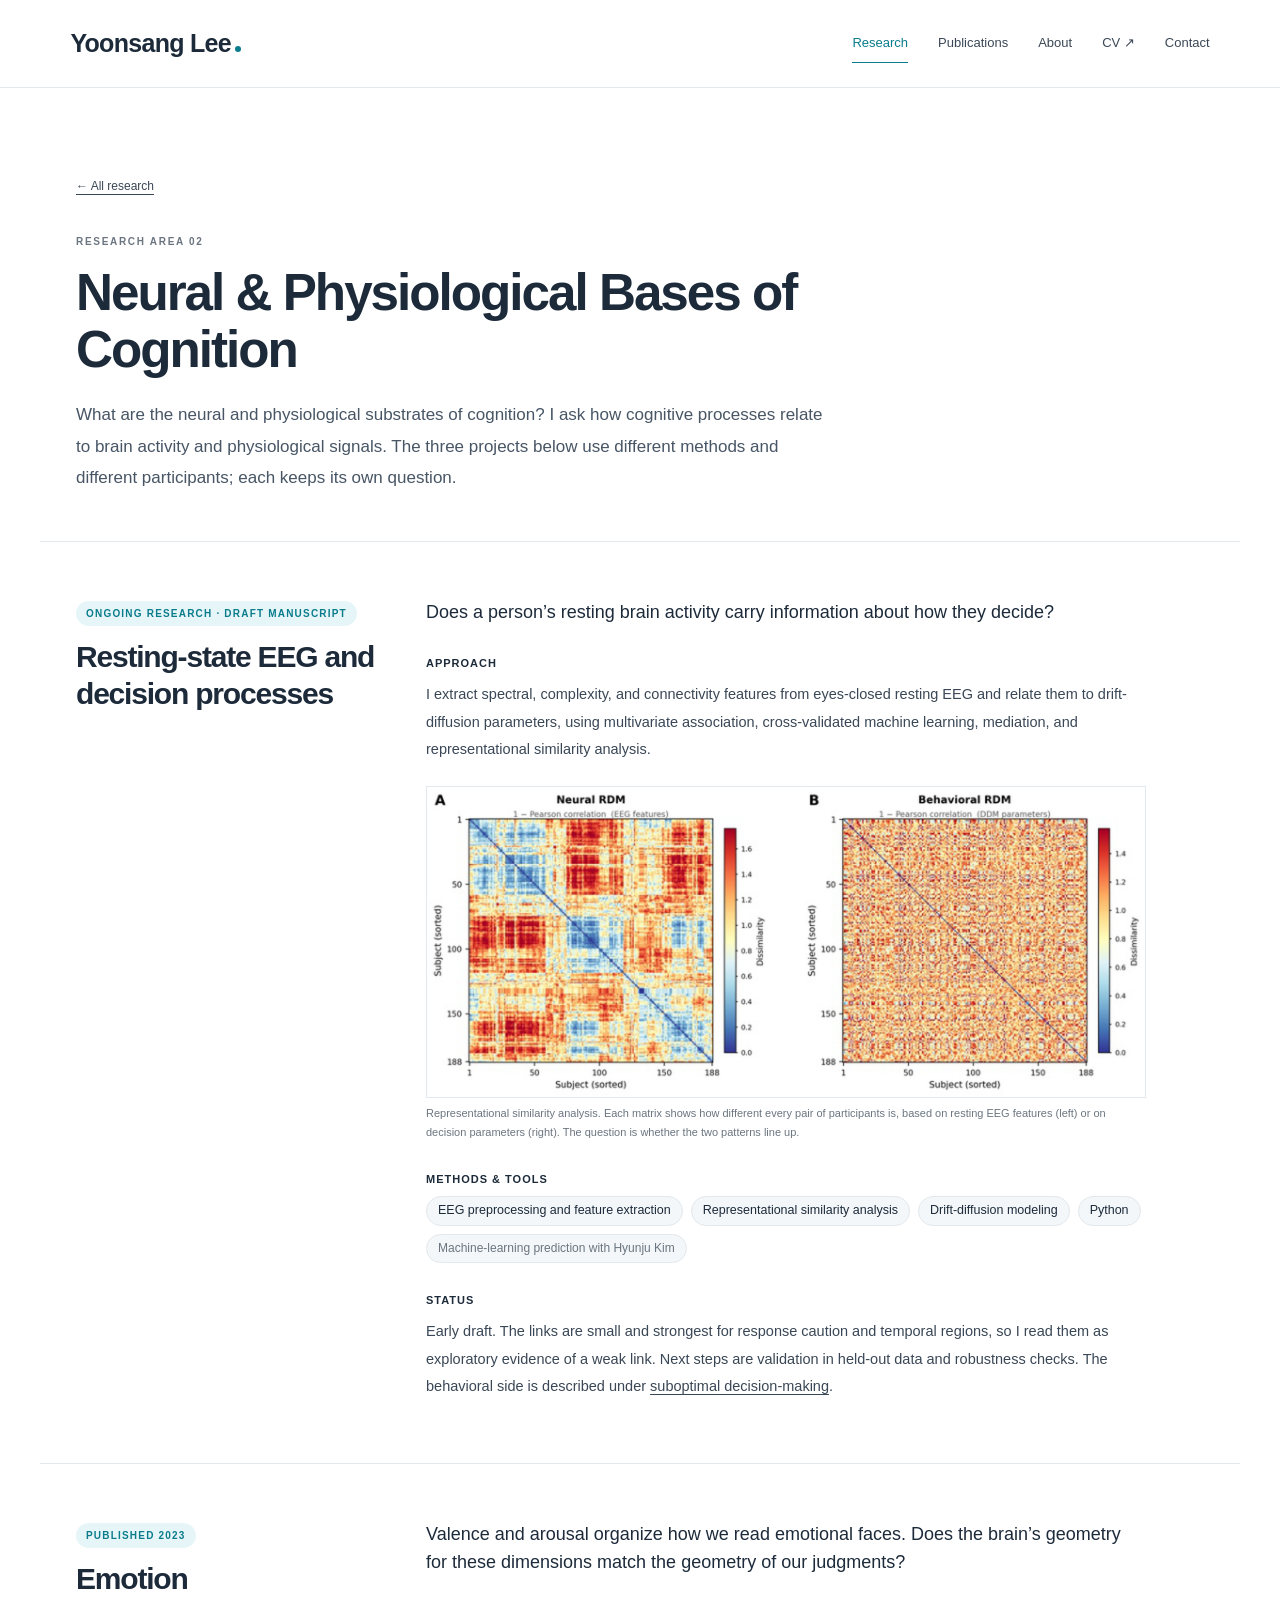
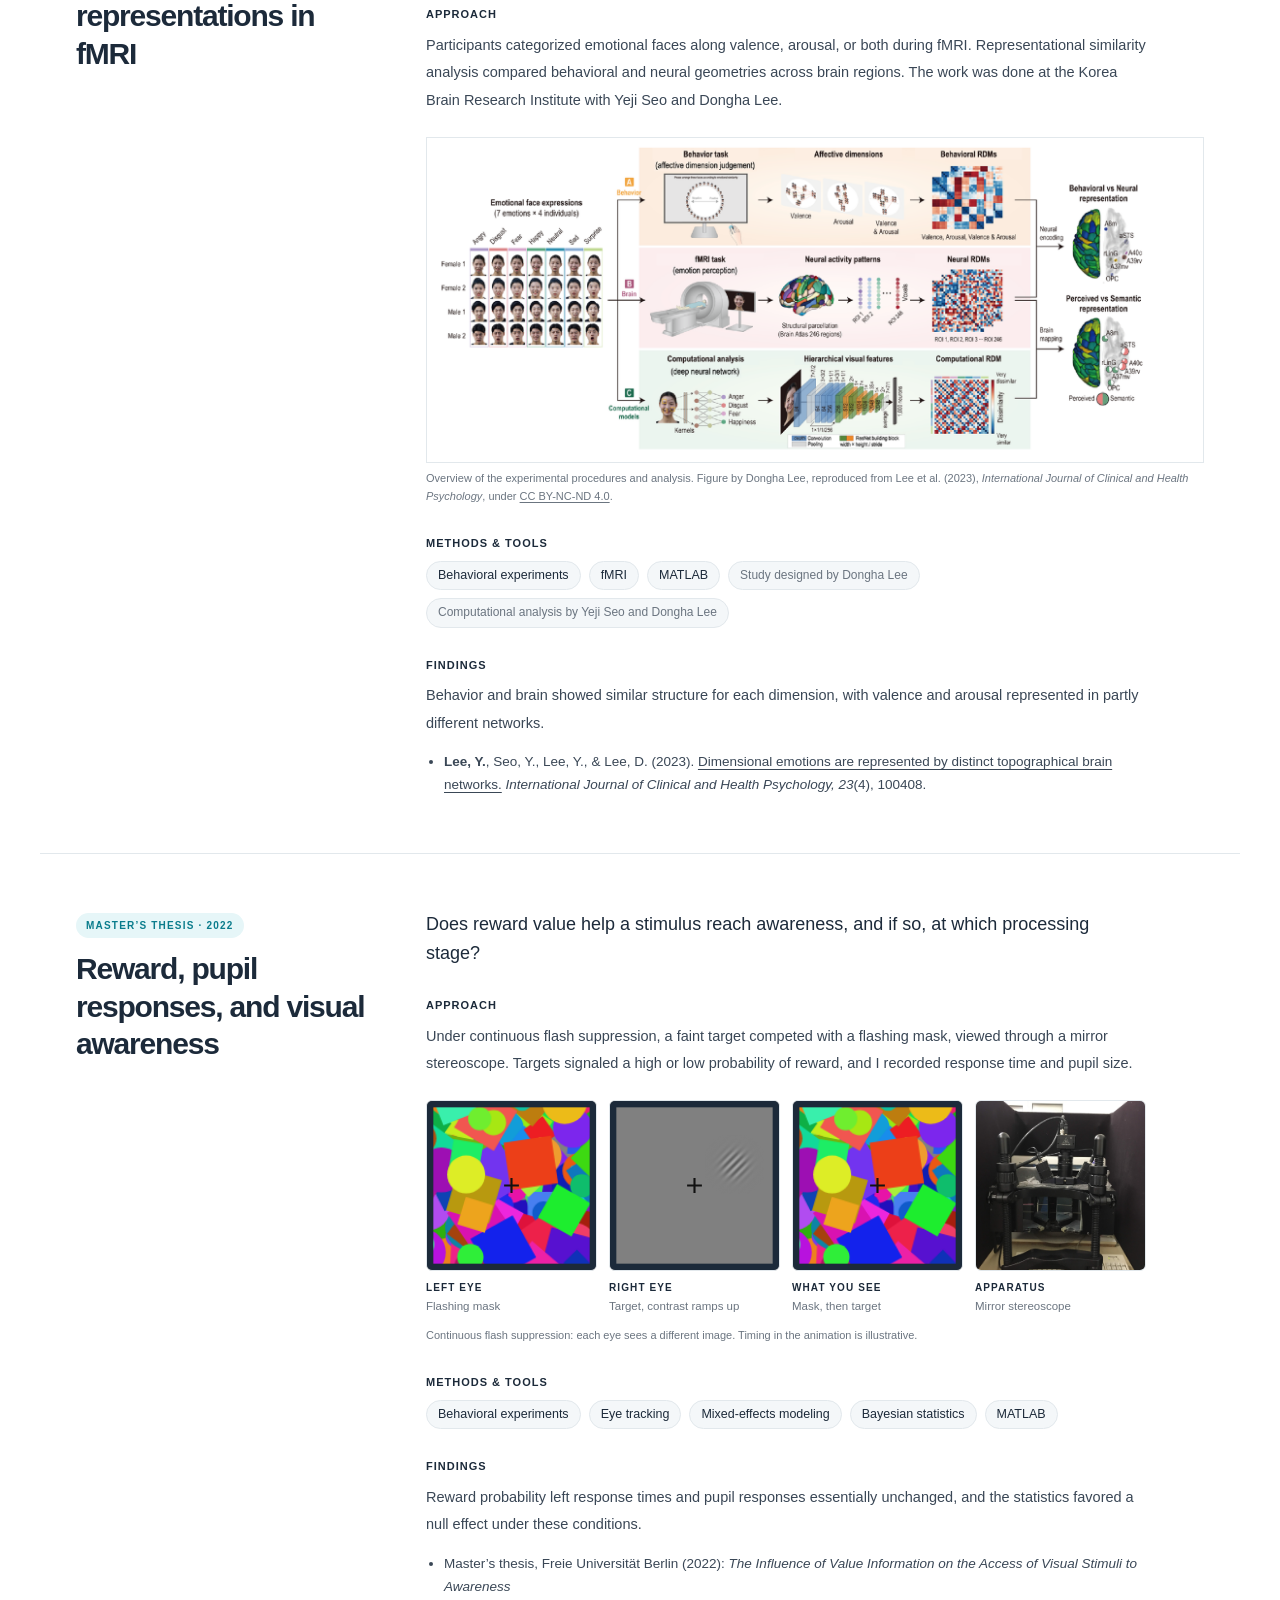
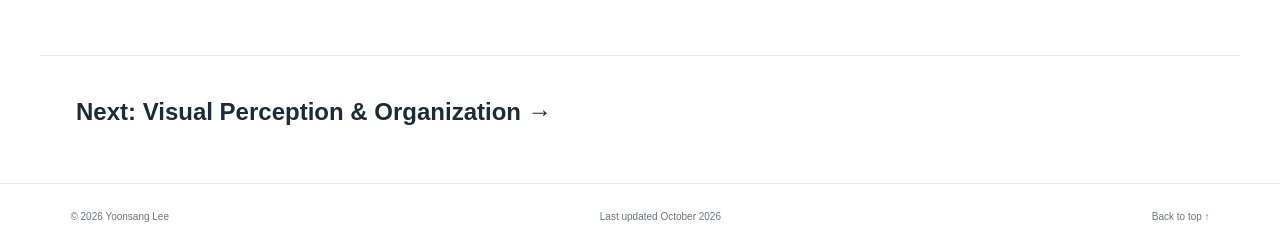
==== commit e1783215: "Add files via upload" ====
--- a/neural-bases.html
+++ b/neural-bases.html
@@ -7,7 +7,7 @@
   <meta name="theme-color" content="#ffffff">
   <title>Neural & Physiological Bases of Cognition | Yoonsang Lee</title>
   <link rel="icon" href="assets/favicon.svg" type="image/svg+xml">
-  <link rel="stylesheet" href="style.css?v=20261019021758">
+  <link rel="stylesheet" href="style.css?v=20261025">
   <script src="script.js" defer></script>
 </head>
 <body>
@@ -38,8 +38,8 @@
         <h3>Approach</h3>
         <p>I extract spectral, complexity, and connectivity features from eyes-closed resting EEG and relate them to drift-diffusion parameters, using multivariate association, cross-validated machine learning, mediation, and representational similarity analysis.</p>
         <figure class="detail-fig in-project wide"><img src="assets/img/eeg-rdm.png" width="1526" height="660" alt="Two matrices of between-person dissimilarity, one computed from resting EEG features and one from drift-diffusion parameters."><figcaption>Representational similarity analysis. Each matrix shows how different every pair of participants is, based on resting EEG features (left) or on decision parameters (right). The question is whether the two patterns line up.</figcaption></figure>
-        <h3>My role</h3>
-        <ul class="roles"><li>EEG preprocessing</li><li>Feature extraction</li><li>Representational similarity analysis</li><li>ML prediction <span class="note">with Hyunju Kim</span></li></ul>
+        <h3>Methods &amp; tools</h3>
+        <ul class="roles"><li>EEG preprocessing and feature extraction</li><li>Representational similarity analysis</li><li>Drift-diffusion modeling</li><li>Python</li><li><span class="note">Machine-learning prediction with Hyunju Kim</span></li></ul>
         <h3>Status</h3>
         <p>Early draft. The links are small and strongest for response caution and temporal regions, so I read them as exploratory evidence of a weak link. Next steps are validation in held-out data and robustness checks. The behavioral side is described under <a href="decision-making.html#suboptimal-decisions">suboptimal decision-making</a>.</p>
       </div>
@@ -52,8 +52,8 @@
         <h3>Approach</h3>
         <p>Participants categorized emotional faces along valence, arousal, or both during fMRI. Representational similarity analysis compared behavioral and neural geometries across brain regions. The work was done at the Korea Brain Research Institute with Yeji Seo and Dongha Lee.</p>
         <figure class="detail-fig in-project xwide"><img src="assets/img/fmri-fig1.png" width="1600" height="656" alt="Overview of the study: emotional face expressions feed a behavior task, an fMRI task, and a computational model, each producing a similarity matrix that is compared across behavior, brain, and model."><figcaption>Overview of the experimental procedures and analysis. Figure by Dongha Lee, reproduced from Lee et al. (2023), <em>International Journal of Clinical and Health Psychology</em>, under <a href="https://creativecommons.org/licenses/by-nc-nd/4.0/">CC BY-NC-ND 4.0</a>.</figcaption></figure>
-        <h3>My role</h3>
-        <ul class="roles"><li>fMRI data collection</li><li>Interpretation of results</li><li>Manuscript writing</li><li><span class="note">Study designed by Dongha Lee</span></li><li><span class="note">Computational analysis by Yeji Seo and Dongha Lee</span></li></ul>
+        <h3>Methods &amp; tools</h3>
+        <ul class="roles"><li>Behavioral experiments</li><li>fMRI</li><li>MATLAB</li><li><span class="note">Study designed by Dongha Lee</span></li><li><span class="note">Computational analysis by Yeji Seo and Dongha Lee</span></li></ul>
         <h3>Findings</h3>
         <p>Behavior and brain showed similar structure for each dimension, with valence and arousal represented in partly different networks.</p>
         <ul class="outputs"><li><strong>Lee, Y.</strong>, Seo, Y., Lee, Y., &amp; Lee, D. (2023). <a href="https://doi.org/10.1016/j.ijchp.2023.100408">Dimensional emotions are represented by distinct topographical brain networks.</a> <em>International Journal of Clinical and Health Psychology, 23</em>(4), 100408.</li></ul>
@@ -72,8 +72,8 @@
           <div><canvas data-cfs="percept" aria-label="What the observer sees: the mask dominates until the target breaks through"></canvas><span>What you see</span><em>Mask, then target</em></div>
           <div><img src="assets/img/stereoscope.jpg" alt="Mirror stereoscope used in the experiment" width="900" height="1100"><span>Apparatus</span><em>Mirror stereoscope</em></div>
         </div><figcaption>Continuous flash suppression: each eye sees a different image. Timing in the animation is illustrative.</figcaption></figure>
-        <h3>My role</h3>
-        <ul class="roles"><li>Behavioral and eye-tracking data collection</li><li>Pupil preprocessing and analysis</li></ul>
+        <h3>Methods &amp; tools</h3>
+        <ul class="roles"><li>Behavioral experiments</li><li>Eye tracking</li><li>Mixed-effects modeling</li><li>Bayesian statistics</li><li>MATLAB</li></ul>
         <h3>Findings</h3>
         <p>Reward probability left response times and pupil responses essentially unchanged, and the statistics favored a null effect under these conditions.</p>
         <ul class="outputs"><li>Master’s thesis, Freie Universität Berlin (2022): <em>The Influence of Value Information on the Access of Visual Stimuli to Awareness</em></li></ul>
--- a/style.css
+++ b/style.css
@@ -71,3 +71,10 @@
 .lead-hook{display:block;color:var(--ink);font-weight:600;margin-bottom:6px}
 .timeline{list-style:none;margin:6px 0 22px;padding:0;max-width:720px}.timeline li{display:grid;grid-template-columns:130px 1fr;gap:18px;padding:14px 0 14px 18px;border-left:2px solid var(--rule);position:relative}.timeline li:before{content:'';position:absolute;left:-6px;top:20px;width:10px;height:10px;border-radius:50%;background:#fff;border:2px solid var(--accent)}.timeline li:first-child:before{background:var(--accent)}.tl-date{font-size:12px;color:var(--muted);padding-top:2px;white-space:nowrap}.timeline strong{display:block;font-size:15px;color:var(--ink);font-weight:600}.timeline li div span{display:block;font-size:13px;line-height:1.6;color:var(--muted);margin-top:2px}
 @media(max-width:700px){.timeline li{grid-template-columns:1fr;gap:2px}}
+.proj-methods{margin:14px 0 0;font-size:12.5px;line-height:1.65;color:var(--muted);max-width:280px}.proj-methods strong{display:block;font-size:10px;font-weight:700;letter-spacing:1.1px;text-transform:uppercase;color:var(--ink);margin-bottom:2px}
+@media(max-width:1000px){.proj-methods{max-width:none}}
+.proj-methods{display:inline-block;background:#eef1f3;border-radius:16px;padding:9px 16px 10px;margin-top:16px;color:#55606a;font-size:12.5px;line-height:1.6;max-width:290px}.proj-methods strong{color:var(--ink);margin-bottom:1px}
+/* methods & tools: only the label is a pill; the chips below reuse the role-chip style */
+.proj-methods{display:block;background:none;border-radius:0;padding:0;margin-top:16px;max-width:300px;color:inherit}.proj-methods .pm-label{display:inline-block;font-size:10px;font-weight:700;letter-spacing:1.1px;text-transform:uppercase;color:#55606a;background:#e9edf0;border-radius:999px;padding:4px 12px;margin-bottom:10px}.proj-methods .roles{margin:0}
+@media(max-width:1000px){.proj-methods{max-width:none}}
+.proj-methods .pm-label{display:block;background:none;border-radius:0;padding:0;margin-bottom:8px;color:var(--ink)}
